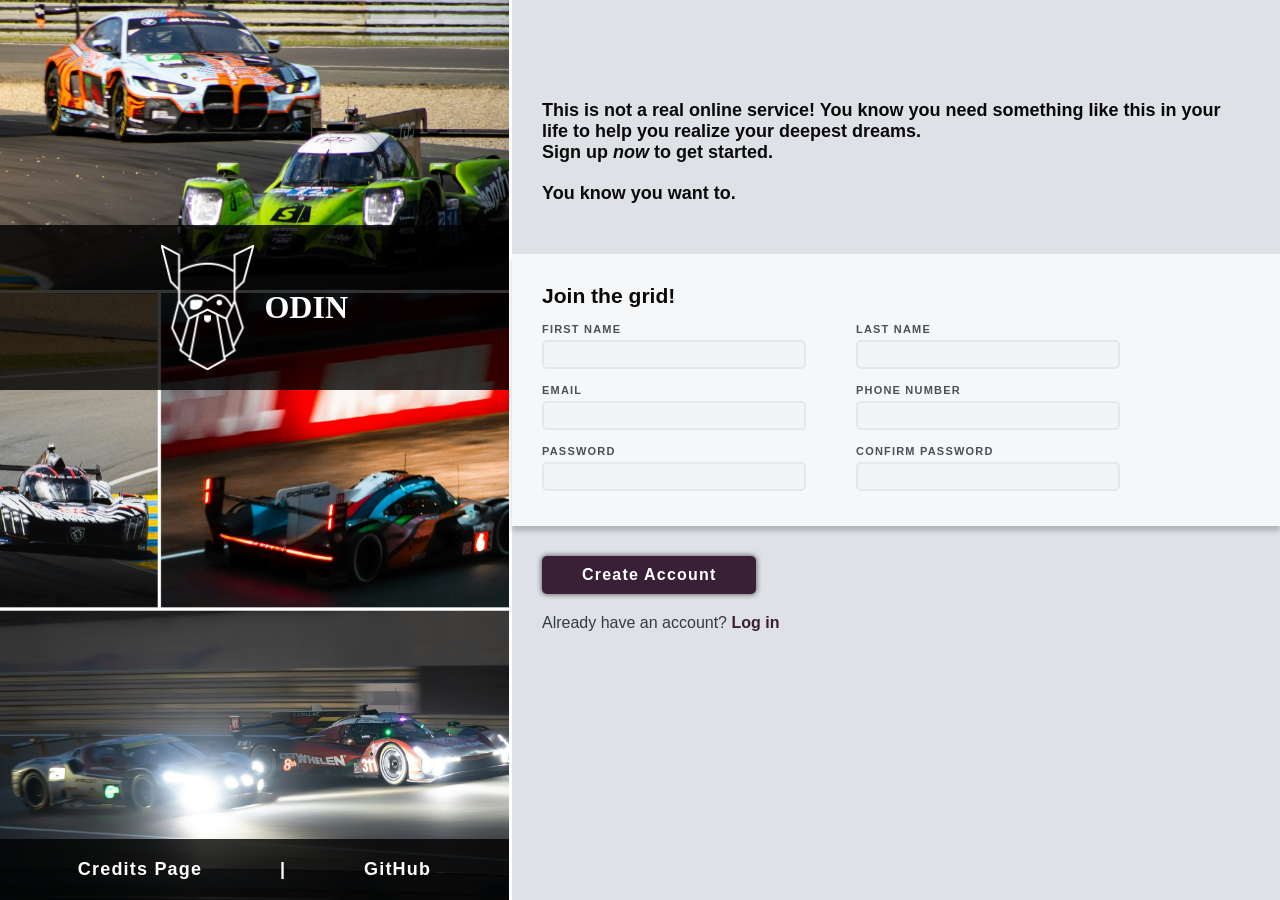
==== index.html @ 6d92f863 "Put a logo and header to it" ====
<!doctype html>
<html lang="en">
  <head>
    <meta charset="UTF-8" />
    <meta name="viewport" content="width=device-width, initial-scale=1.0" />
    <title>Sign-up Form</title>

    <link rel="stylesheet" href="styles.css" />
  </head>
  <body>
    <div class="container">
        <div class="left-side">
            <div class="image-container">
                <div class="logo-container">
                    <img src="images/odin-logo.png" alt="The Odin Project Logo" class="logo">
                    <h1 class="logo-header">ODIN</h1>
                </div>
                <div class="logo-footer">
                    <p>Credits Page</p>
                    <p>|</p>
                    <p>GitHub</p>
                </div>
            </div>
        </div>
        <div class="right-side">
            <div class="right-container">
                <div class="text-info">
                    <p class="text">This is not a real online service! You know you need something like this in your life to help you realize your deepest dreams.</p>
                    <p class="text">Sign up <i>now</i> to get started.</p>
                    <p class="text" id="separate-text">You know you want to.</p>
                </div>
                <form action="#">
                    <fieldset class="upper-form-container">
                        <div class="form-heading">
                            <h3>Join the grid!</h3>
                        </div>
                        <div class="form-column left-form-column">
                            <div class="input-container">
                                <label for="user_first_name">FIRST NAME</label>
                                <input type="text" name="user_first_name" id="user_first_name" required>
                            </div>
                            <div class="input-container">
                                <label for="user_email">EMAIL</label>
                                <input type="email" name="user_email" id="user_email" required>
                            </div>
                            <div class="input-container">
                                <label for="password">PASSWORD</label>
                                <input type="password" name="password" id="password" minlength="8" required>
                                <span class="input-validation" id="pass"></span>
                            </div>
                        </div>
                        <div class="form-column right-form-column">
                            <div class="input-container">
                                <label for="user_last_name">LAST NAME</label>
                                <input type="text" name="user_last_name" id="user_last_name" required>
                            </div>
                            <div class="input-container">
                                <label for="user_number">PHONE NUMBER</label>
                                <input type="tel" name="user_number" id="user_number" required>
                            </div>
                            <div class="input-container">
                                <label for="password_confirm">CONFIRM PASSWORD</label>
                                <input type="password" name="password_confirm" id="password_confirm" minlength="8" required>
                                <span class="input-validation" id="pass-confirm"></span>
                            </div>
                        </div>
                    </fieldset>
                    <fieldset class="lower-form-container">
                        <input type="submit" value="Create Account" class="submit-button">
                        <p class="text" id="log-in-text">Already have an account? <a id="log-in-link" href="#">Log in</a></p>
                    </fieldset>
                </form>
            </div>
        </div>
    </div>
    <script src="main.js"></script>
  </body>
</html>
---- styles.css ----
:root {
    --background-clr: #dee2e6;
    --form-clr: #f6f7f9;
    --main-text-clr: #0a0908;
    --form-text-clr: #495057;
    --accent-clr: #3A2036;
}

/* #f2f4f7, #DCE8D8, #3A2036, #ff8000, #f6f7f9, #dee2e6, #343a40, #E5E7EB, #0077b6, #38b000, #d00000 */

* {
    margin: 0;
    padding: 0;
}

body {
    background-color: var(--background-clr);
}

.text {
    color: var(--main-text-clr);
}

/* ====== PAGE ====== */

.container {
    display: flex;
    flex-direction: row;
    flex-wrap: nowrap;
}

.right-side {
    width: 60vw;
    height: 100vh;
}

.right-container {
    display: flex;
    flex-direction: column;
    height: 100vh;
}

.left-side {
    width: 40vw;
    height: 100vh;
}

/* ====== FORM ====== */

fieldset {
    border: none;
}

.upper-form-container {
    display: flex;
    flex-wrap: wrap;
    column-gap: 50px;
    row-gap: 15px;
    padding: 30px;
    background-color: var(--form-clr);
    box-shadow: 0px 5px 5px 0px rgba(0, 0, 0, 0.2);
}

.form-column {
    display: flex;
    flex-direction: column;
    gap: 15px;
}

.form-heading {
    flex: 0 0 100%;
    box-sizing: border-box;
}

.input-container {
    display: flex;
    flex-direction: column;
    gap: 5px;
}

.image-container {
    background: url(images/side-img.jpg);
    background-size: cover;
    background-position: center;
    box-sizing: border-box;
    width: 100%;
    height: 100%;
    border-right: 3px solid white;
}

.lower-form-container {
    background-color: var(--background-clr);
    margin-top: 30px;
    margin-left: 30px;
}

/* ====== TEXT ====== */

.text-info, .form-heading {
    font-family: sans-serif, system-ui, -apple-system, BlinkMacSystemFont, 'Segoe UI', Roboto, Oxygen, Ubuntu, Cantarell, 'Open Sans', 'Helvetica Neue';
    font-weight: bold;
    font-size: 18px;
}

.text-info {
    margin-top: 100px;
    margin-left: 30px;
    margin-bottom: 50px;
    max-width: 700px;
}

#separate-text {
    margin-top: 20px;
}

.form-heading {
    color: #0a0908;
}

#log-in-text {
    margin-top: 20px;
    font-family: 'Franklin Gothic Medium', 'Arial Narrow', Arial, sans-serif;
    color: #343a40;
}

label {
    color: var(--form-text-clr);
    font-family: Arial, Helvetica, sans-serif;
    font-size: 11px;
    font-weight: 600;
    letter-spacing: 1.2px;
}

#log-in-link {
    text-decoration: none;
    color: var(--accent-clr);
    font-weight: bold;
    transition: 0.2s;
}

#log-in-link:hover {
    color: #8d4e83;
    text-decoration: underline;
}

/* ====== INPUTS ====== */

.input-container input {
    width: 250px;
    padding: 5px;
    background-color: #f2f4f7;
    border: 2px solid #E5E7EB;
    border-radius: 5px;
    outline: none;
}

.input-container input:focus {
    box-shadow: 0px 5px 5px 0px rgba(0, 0, 0, 0.2);
    border-color: #0077b6;
}

.submit-button {
    padding: 10px 40px;
    border: none;
    border-radius: 5px;
    background-color: var(--accent-clr);
    color: white;
    font-family: 'Franklin Gothic Medium', 'Arial Narrow', Arial, sans-serif;
    font-size: 16px;
    font-weight: 600;
    letter-spacing: 1.2px;
    box-shadow: 0px 0px 5px 1px rgba(0, 0, 0, 0.5);
    transition: 0.2s;
}

.submit-button:hover {
    cursor: pointer;
    background-color: white;
    color: var(--accent-clr);
}

.submit-button:active {
    transform: scale(0.9);
}

/* ====== LOGO ====== */

.image-container {
    display: flex;
    flex-direction: column;
    justify-content: space-between;
}

.logo-container {
    background-color: rgba(0, 0, 0, 0.8);
    width: 100%;
    padding: 20px 0;
    position: relative;
    top: 25vh;

    display: flex;
    justify-content: center;
    align-items: center;
    gap: 10px;
}

.logo-header {
    color: white;
}

.logo {
    max-width: 125px;
    max-height: 125px;
}

/* === LOGO FOOTER === */

.logo-footer {
    background-color: rgba(0, 0, 0, 0.8);
    width: 100%;
    padding: 20px 0;

    display: flex;
    flex-direction: row;
    justify-content: space-evenly;
    align-items: center;
}

.logo-footer p {
    color: white;
    font-size: 18px;
    font-weight: 600;
    font-family: 'Franklin Gothic Medium', 'Arial Narrow', Arial, sans-serif;
    letter-spacing: 1.2px;
}

/* ====== VALIDATION ====== */

.input-validation {
    color: #d00000;
    font-family: Arial, Helvetica, sans-serif;
    font-size: 11px;
    font-weight: 600;
    letter-spacing: 1.2px;
}

input:user-valid {
    border-color: #38b000;
}

input:user-invalid {
    border-color: #d00000;
}
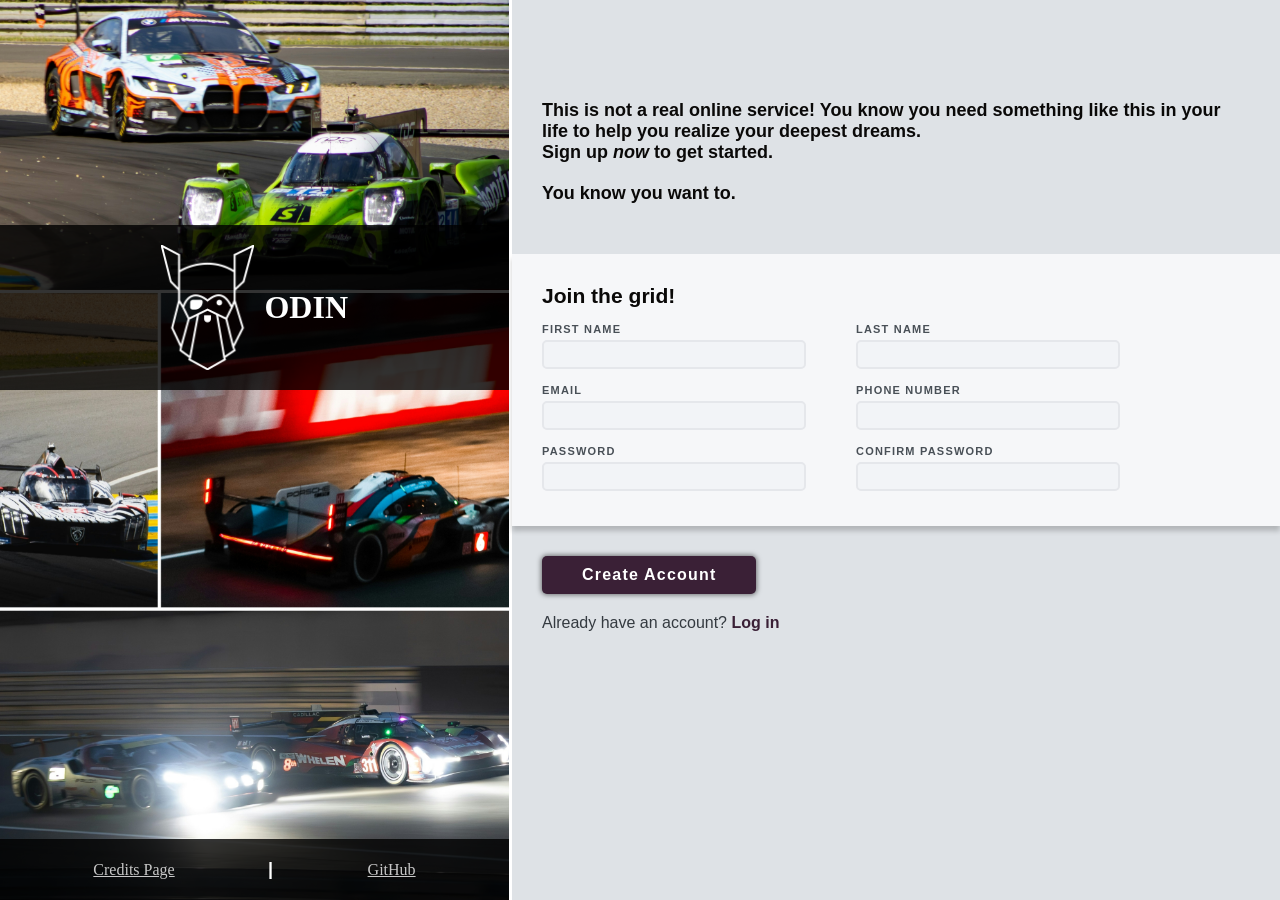
==== commit c4812c8e: "Change footer texts to links" ====
--- a/index.html
+++ b/index.html
@@ -16,9 +16,9 @@
                     <h1 class="logo-header">ODIN</h1>
                 </div>
                 <div class="logo-footer">
-                    <p>Credits Page</p>
+                    <a class="footer-link" href="#">Credits Page</a>
                     <p>|</p>
-                    <p>GitHub</p>
+                    <a class="footer-link" href="#">GitHub</a>
                 </div>
             </div>
         </div>
--- a/styles.css
+++ b/styles.css
@@ -234,6 +234,15 @@
     letter-spacing: 1.2px;
 }
 
+.footer-link {
+    color: rgb(200 200 200);
+    transition: 0.2s;
+}
+
+.footer-link:hover {
+    color: white;
+}
+
 /* ====== VALIDATION ====== */
 
 .input-validation {
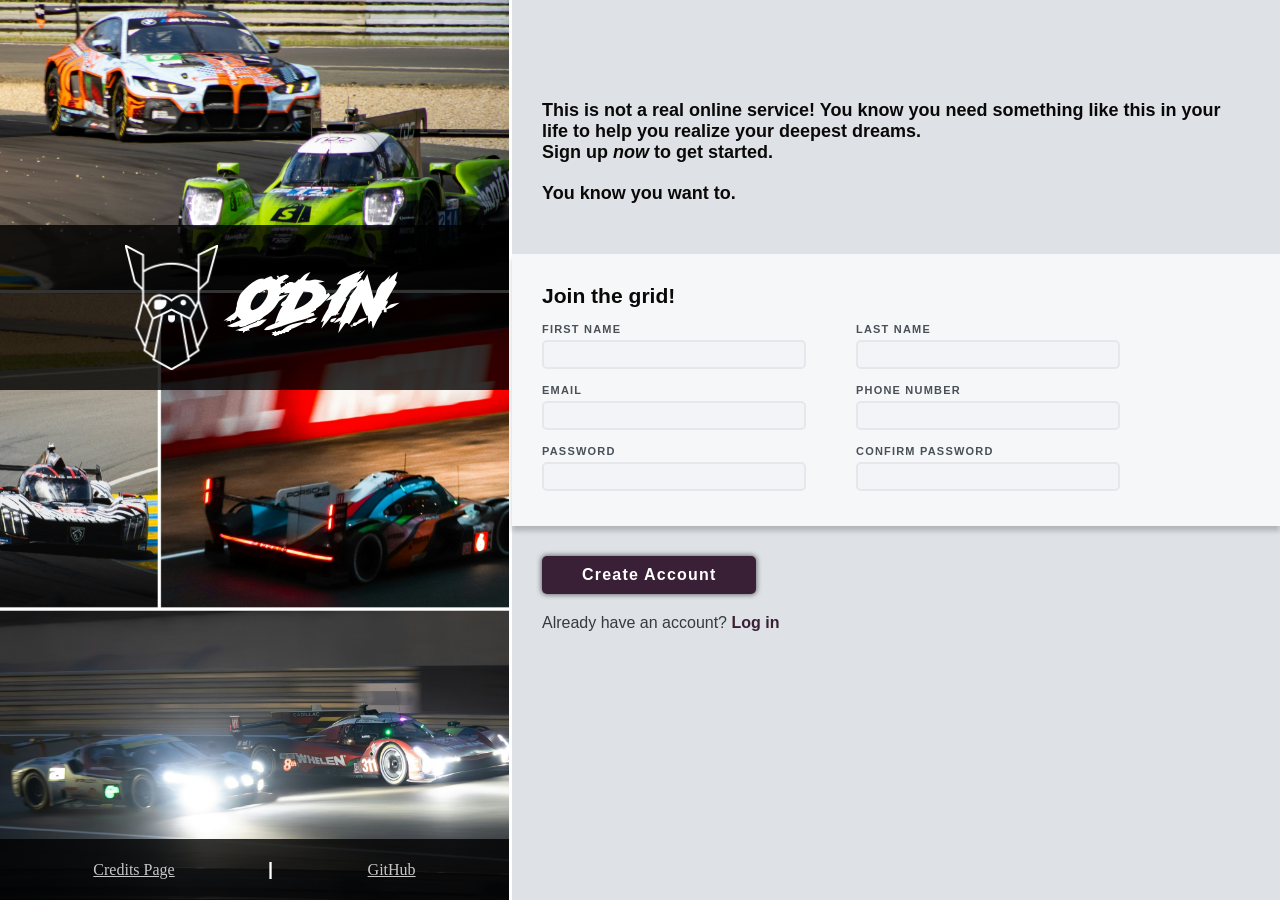
==== commit 614f8938: "Add font and link to text logo" ====
--- a/index.html
+++ b/index.html
@@ -6,6 +6,7 @@
     <title>Sign-up Form</title>
 
     <link rel="stylesheet" href="styles.css" />
+    <link rel="stylesheet" href="./fonts/Racing In The Rain/racing-in-the-rain.css">
   </head>
   <body>
     <div class="container">
--- a/styles.css
+++ b/styles.css
@@ -202,6 +202,9 @@
     justify-content: center;
     align-items: center;
     gap: 10px;
+
+    font-family: 'Racing in the Rain';
+    font-size: 32px;
 }
 
 .logo-header {
--- a/fonts/Racing In The Rain/racing-in-the-rain.css
+++ b/fonts/Racing In The Rain/racing-in-the-rain.css
@@ -0,0 +1,9 @@
+@font-face {
+    font-family: 'Racing in the Rain';
+    src: url('RacingintheRain.woff2') format('woff2'),
+        url('RacingintheRain.woff') format('woff');
+    font-weight: normal;
+    font-style: normal;
+    font-display: swap;
+}
+
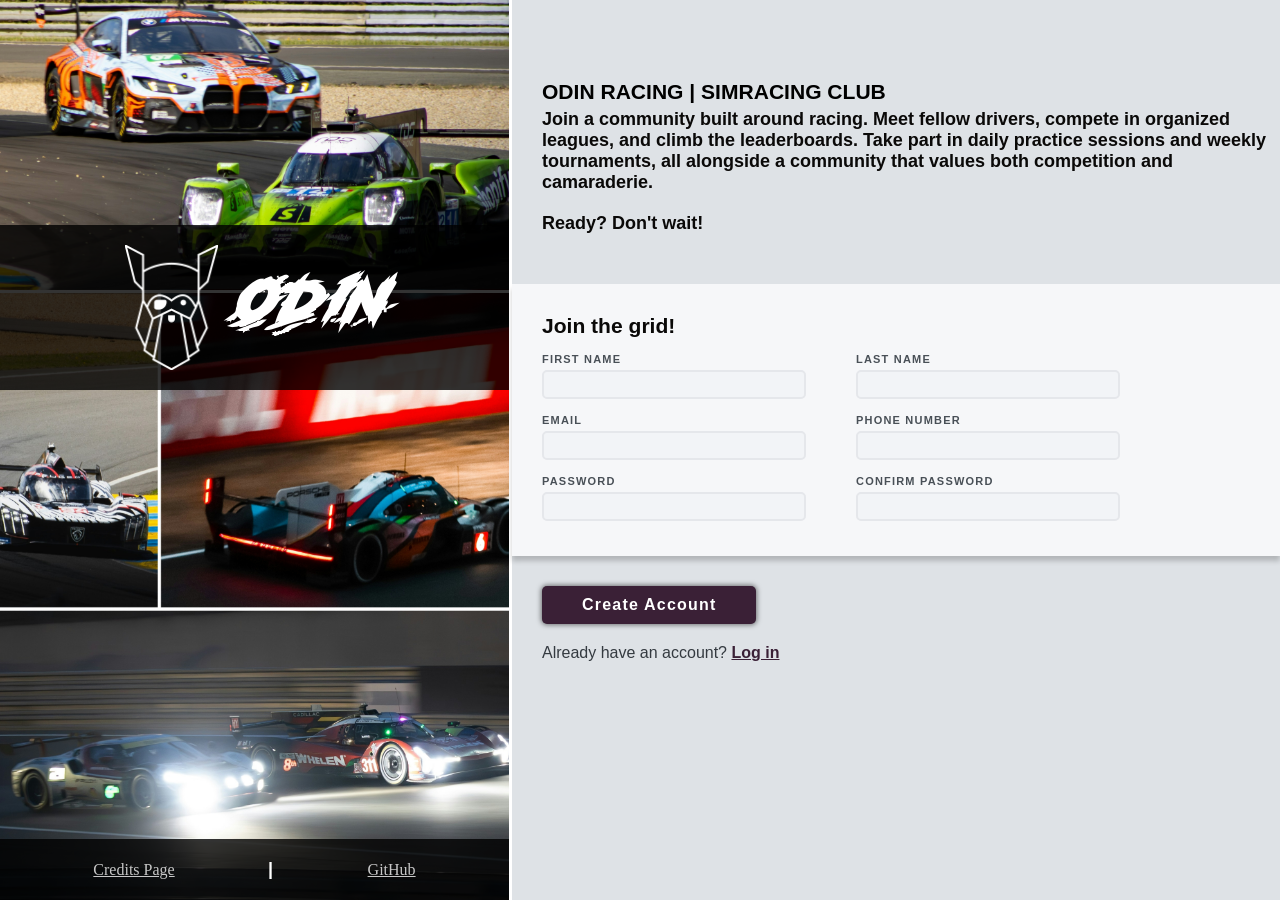
==== commit 0495b53b: "Make final text" ====
--- a/index.html
+++ b/index.html
@@ -17,18 +17,20 @@
                     <h1 class="logo-header">ODIN</h1>
                 </div>
                 <div class="logo-footer">
-                    <a class="footer-link" href="#">Credits Page</a>
+                    <a class="footer-link" href="pages/credits.html">Credits Page</a>
                     <p>|</p>
-                    <a class="footer-link" href="#">GitHub</a>
+                    <a class="footer-link" href="https://github.com/RayzenXF" target="_blank">GitHub</a>
                 </div>
             </div>
         </div>
         <div class="right-side">
             <div class="right-container">
                 <div class="text-info">
-                    <p class="text">This is not a real online service! You know you need something like this in your life to help you realize your deepest dreams.</p>
-                    <p class="text">Sign up <i>now</i> to get started.</p>
-                    <p class="text" id="separate-text">You know you want to.</p>
+                    <h3 class="text-title">ODIN RACING | SIMRACING CLUB</h3>
+                    <p class="text">Join a community built around racing.
+                        Meet fellow drivers, compete in organized leagues, and climb the leaderboards. Take part in daily practice sessions and weekly tournaments, all alongside a community that values both competition and camaraderie.
+                    </p>
+                    <p class="text" id="separate-text">Ready? Don't wait!</p>
                 </div>
                 <form action="#">
                     <fieldset class="upper-form-container">
@@ -68,7 +70,7 @@
                     </fieldset>
                     <fieldset class="lower-form-container">
                         <input type="submit" value="Create Account" class="submit-button">
-                        <p class="text" id="log-in-text">Already have an account? <a id="log-in-link" href="#">Log in</a></p>
+                        <p class="text" id="log-in-text">Already have an account? <a id="log-in-link" href="https://youtu.be/dQw4w9WgXcQ?si=-1mHHHlQBu6mjQFR">Log in</a></p>
                     </fieldset>
                 </form>
             </div>
--- a/styles.css
+++ b/styles.css
@@ -103,10 +103,14 @@
 }
 
 .text-info {
-    margin-top: 100px;
+    margin-top: 80px;
     margin-left: 30px;
     margin-bottom: 50px;
-    max-width: 700px;
+    max-width: 750px;
+}
+
+.text-title {
+    margin-bottom: 5px;
 }
 
 #separate-text {
@@ -132,7 +136,6 @@
 }
 
 #log-in-link {
-    text-decoration: none;
     color: var(--accent-clr);
     font-weight: bold;
     transition: 0.2s;
@@ -140,7 +143,7 @@
 
 #log-in-link:hover {
     color: #8d4e83;
-    text-decoration: underline;
+    text-decoration: none;
 }
 
 /* ====== INPUTS ====== */
@@ -244,6 +247,7 @@
 
 .footer-link:hover {
     color: white;
+    text-decoration: none;
 }
 
 /* ====== VALIDATION ====== */
@@ -262,4 +266,12 @@
 
 input:user-invalid {
     border-color: #d00000;
+}
+
+input[type="password"]:focus:invalid {
+    border-color: #d00000;
+}
+
+input[type="password"]:focus:valid {
+    border-color: #38b000;
 }
